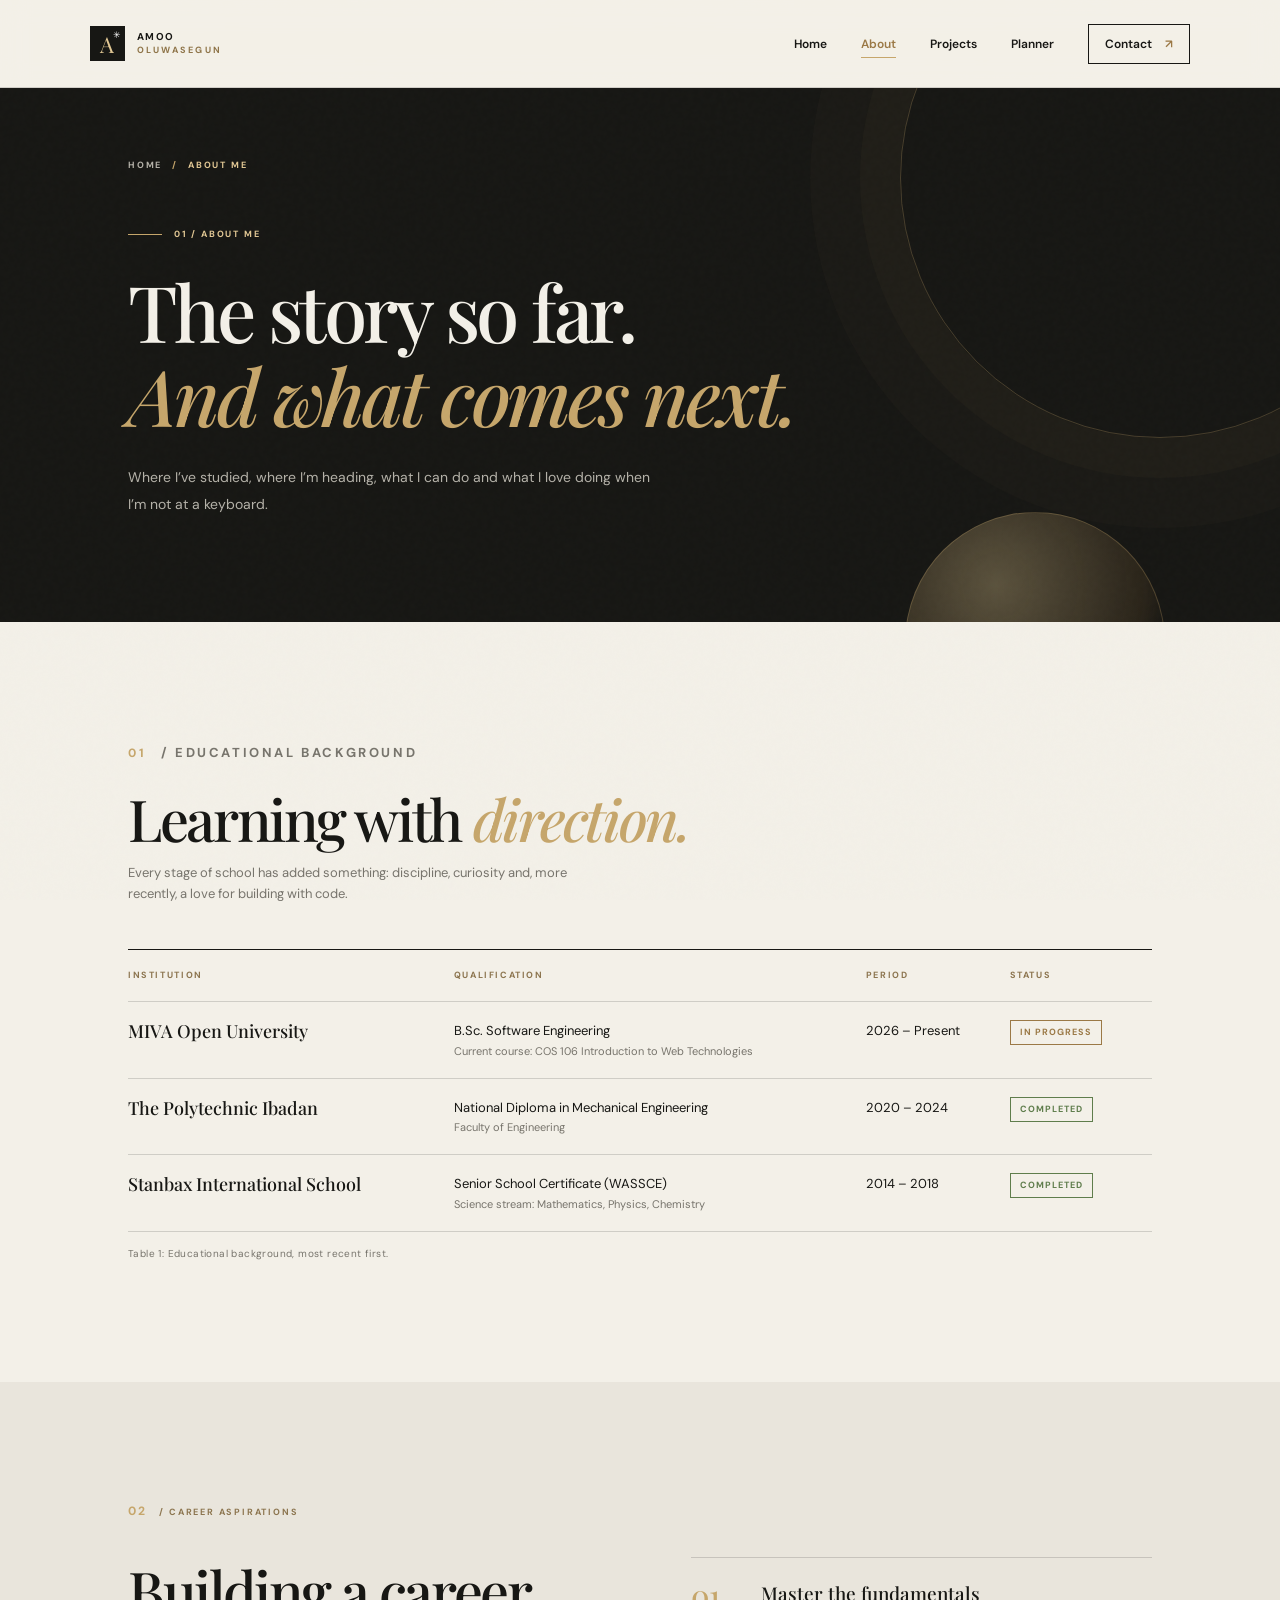
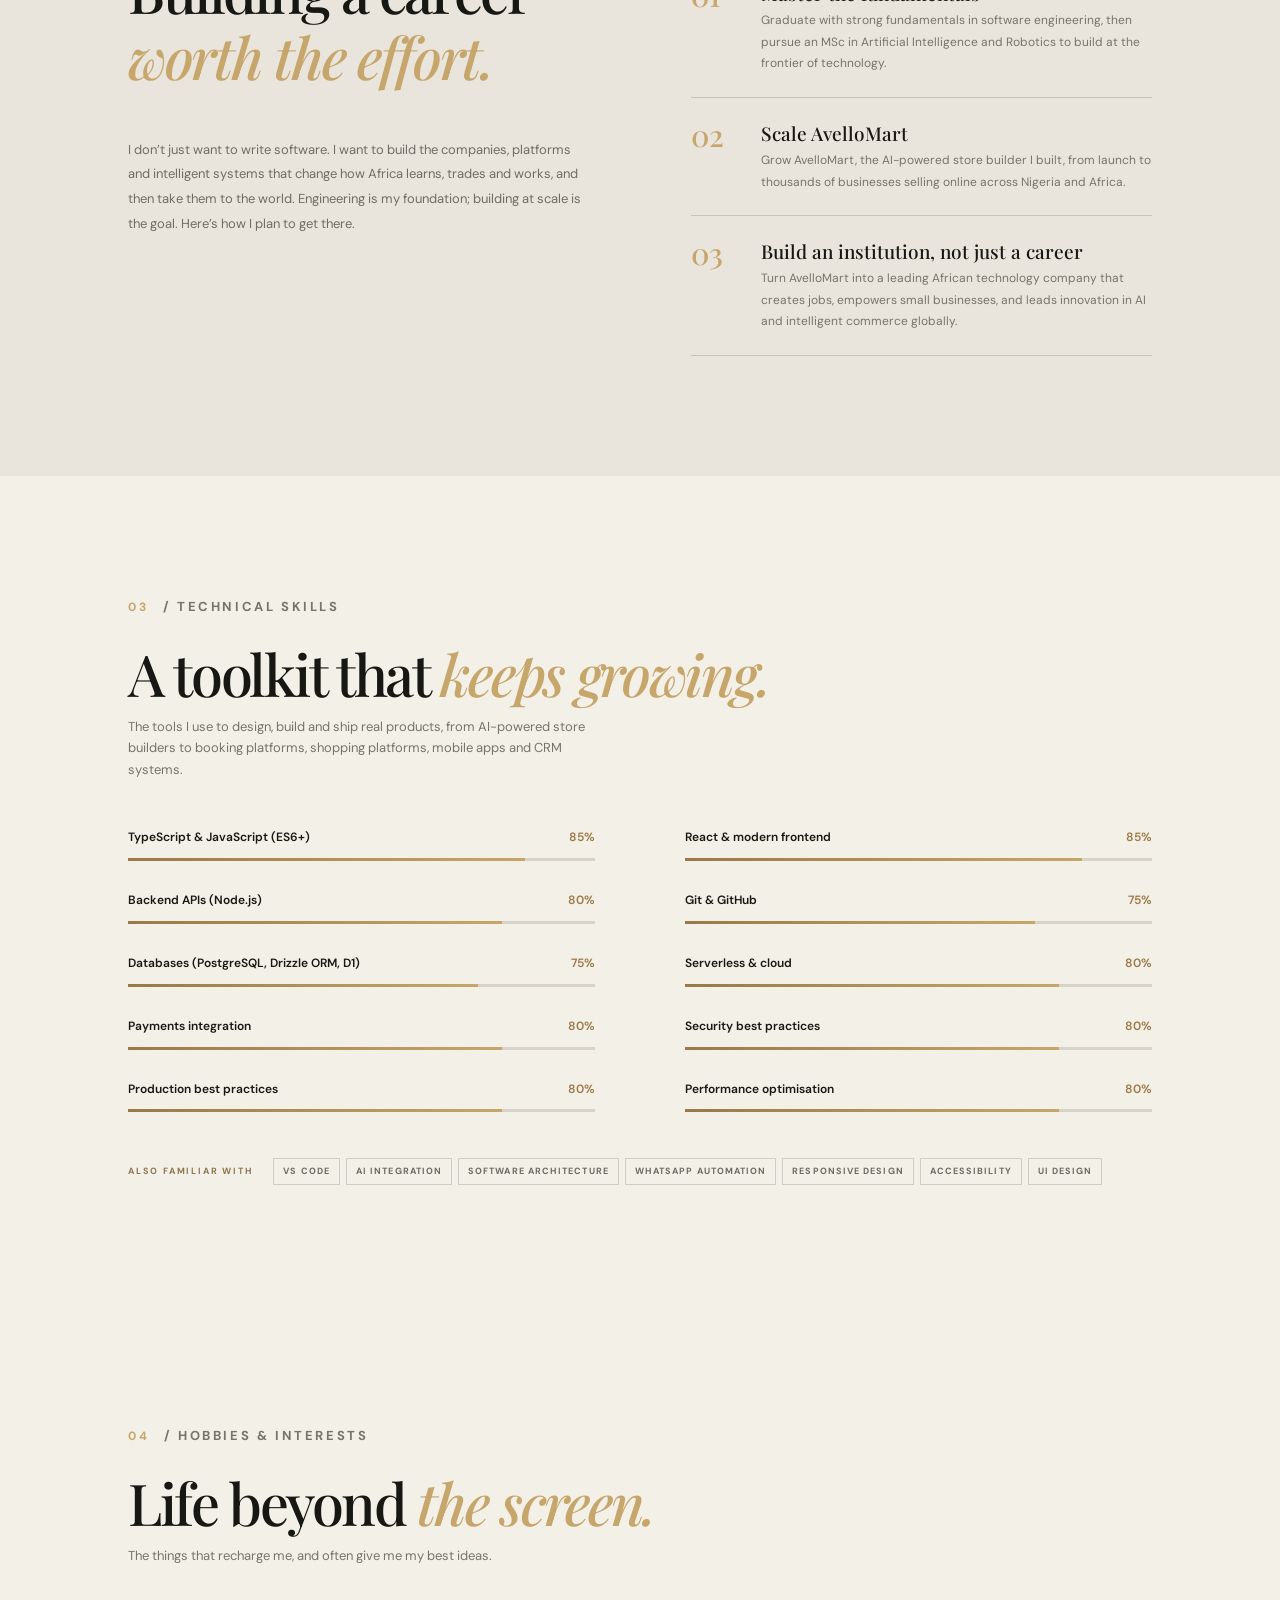
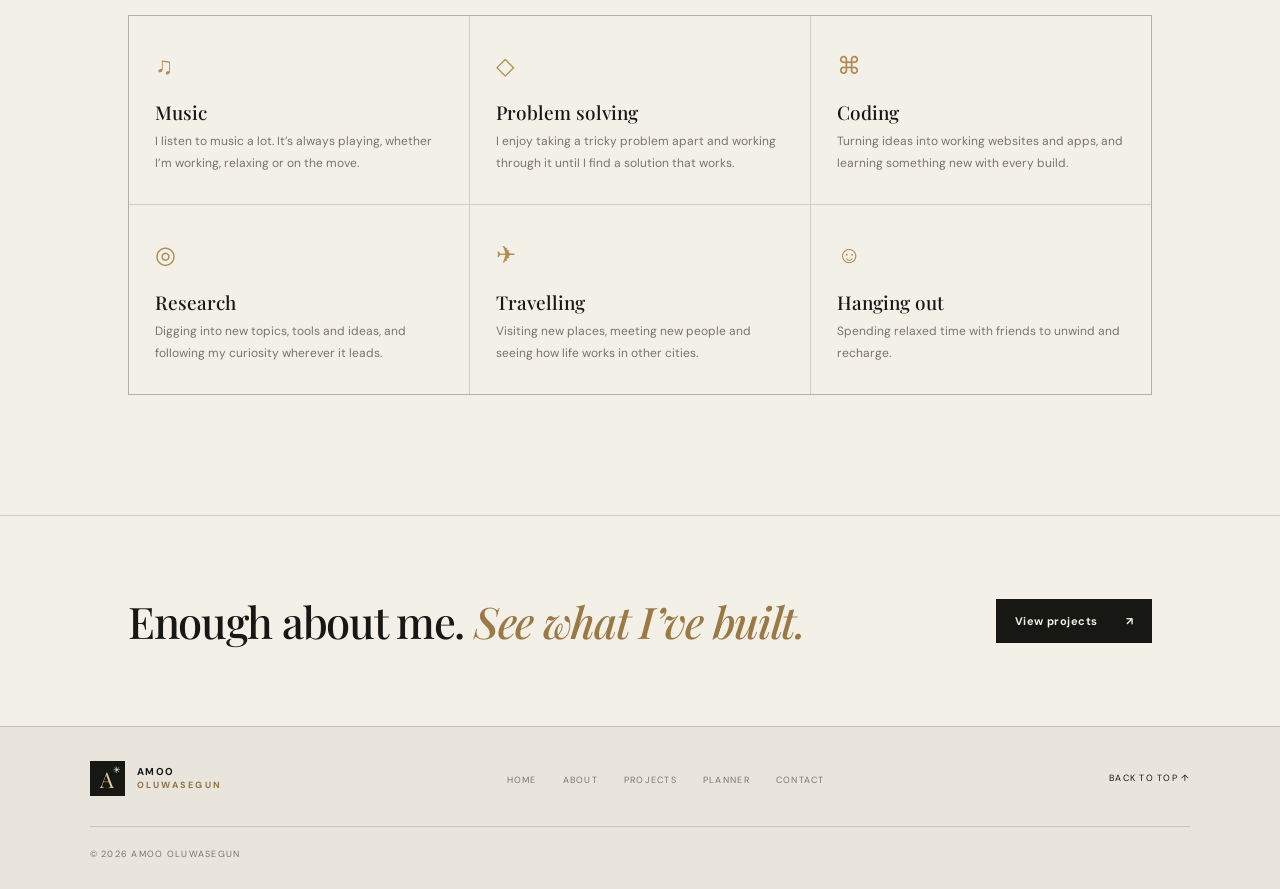
==== about.html @ 4a4f1aba "Initial commit: student portfolio and academic planner Five-page responsive portfolio for COS 106 (H" ====
<!DOCTYPE html>
<html lang="en" class="no-js">
<head>
  <meta charset="UTF-8">
  <meta name="viewport" content="width=device-width, initial-scale=1.0">
  <meta name="description" content="Education, career aspirations, technical skills and hobbies of Amoo Oluwasegun.">
  <meta name="author" content="Amoo Oluwasegun">
  <title>About Me | Amoo Oluwasegun</title>
  <link rel="icon" href="images/favicon.svg" type="image/svg+xml">
  <link rel="preconnect" href="https://fonts.googleapis.com">
  <link rel="preconnect" href="https://fonts.gstatic.com" crossorigin>
  <link href="https://fonts.googleapis.com/css2?family=DM+Sans:wght@400;500;600;700&family=Playfair+Display:ital,wght@0,500;0,600;0,700;1,500&display=swap" rel="stylesheet">
  <link rel="stylesheet" href="style.css">
</head>
<body id="top">
  <a class="skip-link" href="#main">Skip to main content</a>
  <div class="page-noise" aria-hidden="true"></div>

  <header class="site-header">
    <a class="brand" href="index.html" aria-label="Amoo Oluwasegun, home">
      <span class="brand-mark" aria-hidden="true">A<span>✳</span></span><span class="brand-name">AMOO <i>OLUWASEGUN</i></span>
    </a>
    <button class="menu-toggle" type="button" aria-label="Open navigation" aria-expanded="false" aria-controls="mainNav">
      <span></span><span></span>
    </button>
    <nav class="main-nav" id="mainNav" aria-label="Main navigation">
      <ul>
        <li><a href="index.html">Home</a></li>
        <li><a href="about.html" aria-current="page">About</a></li>
        <li><a href="projects.html">Projects</a></li>
        <li><a href="planner.html">Planner</a></li>
        <li><a href="contact.html" class="nav-contact">Contact <span aria-hidden="true">↗</span></a></li>
      </ul>
    </nav>
  </header>

  <main id="main">
    <section class="page-hero section-wrap" aria-labelledby="pageTitle">
      <nav aria-label="Breadcrumb">
        <ol class="breadcrumb">
          <li><a href="index.html">Home</a></li>
          <li aria-current="page">About me</li>
        </ol>
      </nav>
      <p class="eyebrow"><span class="eyebrow-line"></span> 01 / ABOUT ME</p>
      <h1 id="pageTitle">The story so far.<br><em>And what comes next.</em></h1>
      <p class="lead">Where I’ve studied, where I’m heading, what I can do and what I love doing when I’m not at a keyboard.</p>
    </section>

    <!-- Educational background -->
    <section class="section section-wrap" id="education" aria-labelledby="eduTitle">
      <div class="section-heading reveal">
        <p class="section-kicker"><span>01</span> / EDUCATIONAL BACKGROUND</p>
        <h2 id="eduTitle">Learning with <em>direction.</em></h2>
        <p>Every stage of school has added something: discipline, curiosity and, more recently, a love for building with code.</p>
      </div>
      <div class="table-wrap reveal">
        <table class="data-table">
          <caption>Table 1: Educational background, most recent first.</caption>
          <thead>
            <tr>
              <th scope="col">Institution</th>
              <th scope="col">Qualification</th>
              <th scope="col">Period</th>
              <th scope="col">Status</th>
            </tr>
          </thead>
          <tbody>
            <tr>
              <th scope="row">MIVA Open University</th>
              <td>B.Sc. Software Engineering<small>Current course: COS 106 Introduction to Web Technologies</small></td>
              <td>2026 – Present</td>
              <td><span class="pill pill-progress">In progress</span></td>
            </tr>
            <tr>
              <th scope="row">The Polytechnic Ibadan</th>
              <td>National Diploma in Mechanical Engineering<small>Faculty of Engineering</small></td>
              <td>2020 – 2024</td>
              <td><span class="pill pill-done">Completed</span></td>
            </tr>
            <tr>
              <th scope="row">Stanbax International School</th>
              <td>Senior School Certificate (WASSCE)<small>Science stream: Mathematics, Physics, Chemistry</small></td>
              <td>2014 – 2018</td>
              <td><span class="pill pill-done">Completed</span></td>
            </tr>
          </tbody>
        </table>
      </div>
    </section>

    <!-- Career aspirations -->
    <section class="section section-alt section-wrap" id="aspirations" aria-labelledby="careerTitle">
      <p class="section-kicker reveal"><span>02</span> / CAREER ASPIRATIONS</p>
      <div class="split">
        <div class="reveal">
          <h2 id="careerTitle">Building a career<br><em>worth the effort.</em></h2>
          <p class="body-copy">I don’t just want to write software. I want to build the companies, platforms and 
            intelligent systems that change how Africa learns, trades and works, and then take them to the world. Engineering is my foundation; building at scale is the goal. 
            Here’s how I plan to get there.</p>
        </div>
        <ol class="goal-list reveal">
          <li><strong>Master the fundamentals</strong><span>Graduate with strong fundamentals in software engineering, then pursue an 
            MSc in Artificial Intelligence and Robotics to build at the frontier of technology.</span></li>
          <li><strong>Scale AvelloMart</strong><span>Grow AvelloMart, the AI-powered store builder I built, 
            from launch to thousands of businesses selling online across Nigeria and Africa.</span></li>
          <li><strong>Build an institution, not just a career</strong><span>Turn AvelloMart into a leading African
             technology company that creates jobs,
             empowers small businesses, and leads innovation in AI and intelligent commerce globally.</span></li>
        </ol>
      </div>
    </section>

    <!-- Technical skills -->
    <section class="section section-wrap" id="skills" aria-labelledby="techTitle">
      <div class="section-heading reveal">
        <p class="section-kicker"><span>03</span> / TECHNICAL SKILLS</p>
        <h2 id="techTitle">A toolkit that <em>keeps growing.</em></h2>
        <p>The tools I use to design, build and ship real products, from AI-powered 
          store builders to booking platforms, shopping platforms, mobile apps and CRM systems.</p>
      </div>
      <ul class="meter-list reveal">
        <li>
          <div class="meter-head"><span>TypeScript &amp; JavaScript (ES6+)</span><span>85%</span></div>
          <div class="meter" role="progressbar" aria-label="TypeScript and JavaScript" aria-valuenow="85" aria-valuemin="0" aria-valuemax="100"><span style="--level: 85%"></span></div>
        </li>
        <li>
          <div class="meter-head"><span>React &amp; modern frontend</span><span>85%</span></div>
          <div class="meter" role="progressbar" aria-label="React and modern frontend" aria-valuenow="85" aria-valuemin="0" aria-valuemax="100"><span style="--level: 85%"></span></div>
        </li>
        <li>
          <div class="meter-head"><span>Backend APIs (Node.js)</span><span>80%</span></div>
          <div class="meter" role="progressbar" aria-label="Backend APIs with Node.js" aria-valuenow="80" aria-valuemin="0" aria-valuemax="100"><span style="--level: 80%"></span></div>
        </li>
        <li>
          <div class="meter-head"><span>Git &amp; GitHub</span><span>75%</span></div>
          <div class="meter" role="progressbar" aria-label="Git and GitHub" aria-valuenow="75" aria-valuemin="0" aria-valuemax="100"><span style="--level: 75%"></span></div>
        </li>
        <li>
          <div class="meter-head"><span>Databases (PostgreSQL, Drizzle ORM, D1)</span><span>75%</span></div>
          <div class="meter" role="progressbar" aria-label="Databases" aria-valuenow="75" aria-valuemin="0" aria-valuemax="100"><span style="--level: 75%"></span></div>
        </li>
        <li>
          <div class="meter-head"><span>Serverless &amp; cloud</span><span>80%</span></div>
          <div class="meter" role="progressbar" aria-label="Serverless and cloud" aria-valuenow="80" aria-valuemin="0" aria-valuemax="100"><span style="--level: 80%"></span></div>
        </li>
        <li>
          <div class="meter-head"><span>Payments integration</span><span>80%</span></div>
          <div class="meter" role="progressbar" aria-label="Payments integration" aria-valuenow="80" aria-valuemin="0" aria-valuemax="100"><span style="--level: 80%"></span></div>
        </li>
        <li>
          <div class="meter-head"><span>Security best practices</span><span>80%</span></div>
          <div class="meter" role="progressbar" aria-label="Security best practices" aria-valuenow="80" aria-valuemin="0" aria-valuemax="100"><span style="--level: 80%"></span></div>
        </li>
        <li>
          <div class="meter-head"><span>Production best practices</span><span>80%</span></div>
          <div class="meter" role="progressbar" aria-label="Production best practices" aria-valuenow="80" aria-valuemin="0" aria-valuemax="100"><span style="--level: 80%"></span></div>
        </li>
        <li>
          <div class="meter-head"><span>Performance optimisation</span><span>80%</span></div>
          <div class="meter" role="progressbar" aria-label="Performance optimisation" aria-valuenow="80" aria-valuemin="0" aria-valuemax="100"><span style="--level: 80%"></span></div>
        </li>
      </ul>
      <div class="also-list reveal">
        <p>ALSO FAMILIAR WITH</p>
        <ul class="tag-list">
          <li>VS Code</li>
          <li>AI integration</li>
          <li>Software architecture</li>
          <li>WhatsApp automation</li>
          <li>Responsive design</li>
          <li>Accessibility</li>
          <li>UI design</li>
        </ul>
      </div>
    </section>

    <!-- Hobbies and interests -->
    <section class="section section-wrap" id="hobbies" aria-labelledby="hobbyTitle">
      <div class="section-heading reveal">
        <p class="section-kicker"><span>04</span> / HOBBIES &amp; INTERESTS</p>
        <h2 id="hobbyTitle">Life beyond <em>the screen.</em></h2>
        <p>The things that recharge me, and often give me my best ideas.</p>
      </div>
      <ul class="hobby-grid reveal">
        <li><span class="hobby-icon" aria-hidden="true">♫</span><h3>Music</h3><p>I listen to music a lot. It’s always playing, whether I’m working, relaxing or on the move.</p></li>
        <li><span class="hobby-icon" aria-hidden="true">◇</span><h3>Problem solving</h3><p>I enjoy taking a tricky problem apart and working through it until I find a solution that works.</p></li>
        <li><span class="hobby-icon" aria-hidden="true">⌘</span><h3>Coding</h3><p>Turning ideas into working websites and apps, and learning something new with every build.</p></li>
        <li><span class="hobby-icon" aria-hidden="true">◎</span><h3>Research</h3><p>Digging into new topics, tools and ideas, and following my curiosity wherever it leads.</p></li>
        <li><span class="hobby-icon" aria-hidden="true">✈</span><h3>Travelling</h3><p>Visiting new places, meeting new people and seeing how life works in other cities.</p></li>
        <li><span class="hobby-icon" aria-hidden="true">☺</span><h3>Hanging out</h3><p>Spending relaxed time with friends to unwind and recharge.</p></li>
      </ul>
    </section>

    <section class="cta-band section-wrap" aria-label="See my projects">
      <h2 class="reveal">Enough about me. <em>See what I’ve built.</em></h2>
      <a class="button button-dark reveal" href="projects.html">View projects <span aria-hidden="true">↗</span></a>
    </section>
  </main>

  <footer class="site-footer">
    <a class="brand" href="index.html" aria-label="Amoo Oluwasegun, home">
      <span class="brand-mark" aria-hidden="true">A<span>✳</span></span><span class="brand-name">AMOO <i>OLUWASEGUN</i></span>
    </a>
    <nav class="footer-nav" aria-label="Footer navigation">
      <ul>
        <li><a href="index.html">Home</a></li>
        <li><a href="about.html" aria-current="page">About</a></li>
        <li><a href="projects.html">Projects</a></li>
        <li><a href="planner.html">Planner</a></li>
        <li><a href="contact.html">Contact</a></li>
      </ul>
    </nav>
    <a href="#top" class="back-top">Back to top ↑</a>
    <div class="footer-bottom">
      <small>© <span id="year">2026</span> Amoo Oluwasegun</small>
    </div>
  </footer>
  <script src="js/main.js"></script>
</body>
</html>
---- style.css ----
/* ---------- 1. Design tokens ---------- */
:root {
  --ink: #171714;
  --ink-soft: #22221e;
  --paper: #f3f0e8;
  --paper-deep: #e9e5dc;
  --paper-dim: #d8d3c8;
  --gold: #c6a66b;
  --gold-light: #e2c894;
  --gold-deep: #9b7946;
  --muted: #77746c;
  --muted-dark: #b5b2a9;
  --line: rgba(23, 23, 20, 0.16);
  --line-dark: rgba(243, 240, 232, 0.14);
  --success: #5f7d4c;
  --danger: #a3473a;
  --serif: "Playfair Display", Georgia, serif;
  --sans: "DM Sans", Arial, sans-serif;
  --header-h: 88px;
  --ease: cubic-bezier(0.22, 0.61, 0.36, 1);
}

/* ---------- 2. Base & accessibility ---------- */
*,
*::before,
*::after {
  box-sizing: border-box;
}

html {
  scroll-behavior: smooth;
  scroll-padding-top: 100px;
}

body {
  margin: 0;
  background: var(--paper);
  color: var(--ink);
  font-family: var(--sans);
  font-size: 15px;
  line-height: 1.65;
  -webkit-font-smoothing: antialiased;
}

img,
video {
  max-width: 100%;
  height: auto;
  display: block;
}

h1,
h2,
h3,
p {
  margin-top: 0;
}

:focus-visible {
  outline: 2px solid var(--gold);
  outline-offset: 3px;
}

.skip-link {
  position: absolute;
  left: 16px;
  top: -60px;
  z-index: 100;
  background: var(--gold);
  color: var(--ink);
  padding: 10px 16px;
  font-weight: 700;
  font-size: 12px;
  text-decoration: none;
  transition: top 0.2s;
}

.skip-link:focus {
  top: 12px;
}

.visually-hidden {
  position: absolute !important;
  width: 1px;
  height: 1px;
  overflow: hidden;
  clip: rect(0 0 0 0);
  white-space: nowrap;
}

/* Subtle paper grain over the whole page */
.page-noise {
  position: fixed;
  inset: 0;
  pointer-events: none;
  z-index: 10;
  opacity: 0.12;
  background-image: url("data:image/svg+xml,%3Csvg viewBox='0 0 180 180' xmlns='http://www.w3.org/2000/svg'%3E%3Cfilter id='n'%3E%3CfeTurbulence type='fractalNoise' baseFrequency='.9' numOctaves='3' stitchTiles='stitch'/%3E%3C/filter%3E%3Crect width='100%25' height='100%25' filter='url(%23n)' opacity='.14'/%3E%3C/svg%3E");
}

/* ---------- 3. Header & navigation ---------- */
.site-header {
  height: var(--header-h);
  padding: 0 7vw;
  display: flex;
  align-items: center;
  justify-content: space-between;
  border-bottom: 1px solid var(--line);
  position: sticky;
  top: 0;
  background: rgba(243, 240, 232, 0.92);
  backdrop-filter: blur(14px);
  -webkit-backdrop-filter: blur(14px);
  z-index: 20;
  transition: box-shadow 0.3s;
}

.site-header.scrolled {
  box-shadow: 0 8px 30px rgba(23, 23, 20, 0.07);
}

.brand {
  display: flex;
  align-items: center;
  gap: 12px;
  text-decoration: none;
  color: var(--ink);
}

.brand-mark {
  width: 35px;
  height: 35px;
  background: var(--ink);
  color: var(--gold-light);
  display: grid;
  place-items: center;
  font-family: var(--serif);
  font-size: 22px;
  position: relative;
  transition: transform 0.4s var(--ease);
}

.brand:hover .brand-mark {
  transform: rotate(-8deg);
}

.brand-mark span {
  font-family: var(--sans);
  font-size: 9px;
  position: absolute;
  right: 4px;
  top: 2px;
  color: #fff;
}

.brand-name {
  font-size: 10px;
  letter-spacing: 0.16em;
  font-weight: 700;
  line-height: 1.5;
}

.brand-name i {
  display: block;
  font-style: normal;
  color: #8e7448;
  font-size: 9px;
  letter-spacing: 0.25em;
}

.main-nav ul {
  display: flex;
  align-items: center;
  gap: 34px;
  list-style: none;
  margin: 0;
  padding: 0;
}

.main-nav a {
  position: relative;
  color: var(--ink);
  text-decoration: none;
  font-size: 12px;
  font-weight: 600;
  padding: 6px 0;
  transition: color 0.2s;
}

/* Animated underline on hover / current page */
.main-nav a:not(.nav-contact)::after {
  content: "";
  position: absolute;
  left: 0;
  right: 0;
  bottom: 0;
  height: 1px;
  background: var(--gold);
  transform: scaleX(0);
  transform-origin: right;
  transition: transform 0.35s var(--ease);
}

.main-nav a:hover::after,
.main-nav a[aria-current="page"]::after {
  transform: scaleX(1);
  transform-origin: left;
}

.main-nav a:hover,
.main-nav a[aria-current="page"] {
  color: var(--gold-deep);
}

.main-nav .nav-contact {
  border: 1px solid var(--ink);
  padding: 11px 16px;
  transition: background 0.25s, color 0.25s;
}

.main-nav .nav-contact:hover,
.main-nav .nav-contact[aria-current="page"] {
  background: var(--ink);
  color: var(--paper);
}

.nav-contact span {
  color: var(--gold-deep);
  margin-left: 10px;
}

.menu-toggle {
  display: none;
  background: none;
  border: 0;
  cursor: pointer;
}

/* ---------- 4. Buttons & links ---------- */
.button {
  display: inline-flex;
  align-items: center;
  justify-content: center;
  gap: 28px;
  text-decoration: none;
  border: 0;
  padding: 15px 19px;
  font: 700 11px var(--sans);
  letter-spacing: 0.04em;
  cursor: pointer;
  transition: transform 0.2s, background 0.2s, color 0.2s;
}

.button:hover {
  transform: translateY(-3px);
}

.button span {
  transition: transform 0.25s var(--ease);
}

.button:hover span {
  transform: translate(3px, -3px);
}

.button-gold {
  background: var(--gold);
  color: var(--ink);
}

.button-gold:hover {
  background: var(--gold-light);
}

.button-dark {
  background: var(--ink);
  color: var(--paper);
}

.button-dark:hover {
  background: var(--ink-soft);
}

.button-ghost {
  background: transparent;
  color: var(--ink);
  border: 1px solid var(--line);
}

.button-ghost:hover {
  border-color: var(--ink);
}

.text-link {
  color: #e8e4da;
  text-decoration: none;
  font-size: 12px;
  font-weight: 600;
  transition: color 0.2s;
}

.text-link:hover {
  color: var(--gold-light);
}

.text-link span {
  margin-left: 8px;
  color: var(--gold);
}

.underlined-link,
.project-link {
  display: inline-block;
  color: var(--ink);
  text-decoration: none;
  font-size: 11px;
  font-weight: 700;
  border-bottom: 1px solid var(--gold);
  padding-bottom: 7px;
  transition: color 0.2s, border-color 0.2s;
}

.underlined-link {
  margin-top: 20px;
  font-size: 12px;
  font-weight: 600;
}

.underlined-link:hover,
.project-link:hover {
  color: var(--gold-deep);
  border-color: var(--ink);
}

.underlined-link span,
.project-link span {
  margin-left: 14px;
  color: #a17e49;
}

/* ---------- 5. Home hero ---------- */
.section-wrap {
  padding-left: 10vw;
  padding-right: 10vw;
}

.hero {
  min-height: 690px;
  background: var(--ink);
  color: var(--paper);
  padding-top: 104px;
  padding-bottom: 36px;
  position: relative;
  overflow: hidden;
  display: grid;
  grid-template-columns: 1.1fr 0.9fr;
  align-items: center;
  column-gap: 5vw;
}

.eyebrow,
.section-kicker,
.project-meta {
  font-size: 9px;
  letter-spacing: 0.2em;
  font-weight: 700;
}

.eyebrow {
  color: var(--gold-light);
  display: flex;
  align-items: center;
  gap: 12px;
}

.eyebrow-line {
  width: 34px;
  height: 1px;
  background: var(--gold);
}

h1 {
  font-family: var(--serif);
  font-size: clamp(48px, 6.1vw, 84px);
  font-weight: 500;
  line-height: 1.08;
  letter-spacing: -0.045em;
  margin: 27px 0;
}

h1 em,
h2 em {
  color: var(--gold);
  font-weight: 500;
}

.hero-description {
  max-width: 460px;
  color: var(--muted-dark);
  font-size: 14px;
  line-height: 1.9;
}

.hero-description strong {
  color: #fff;
}

.hero-actions {
  display: flex;
  align-items: center;
  flex-wrap: wrap;
  gap: 28px;
  margin-top: 34px;
}

.hero-footnote {
  font-size: 8px;
  letter-spacing: 0.16em;
  color: #aaa79e;
  margin-top: 65px;
}

.status-dot {
  display: inline-block;
  width: 6px;
  height: 6px;
  border-radius: 50%;
  background: #9fb28b;
  margin-right: 9px;
  box-shadow: 0 0 0 4px rgba(159, 178, 139, 0.12);
  animation: pulse 2.4s ease-in-out infinite;
}

.hero-art {
  height: 460px;
  position: relative;
  display: grid;
  place-items: center;
}

.art-orbit {
  position: absolute;
  border: 1px solid #c6a66b65;
  border-radius: 50%;
}

.orbit-one {
  width: 115%;
  height: 55%;
  animation: orbit-a 38s linear infinite;
}

.orbit-two {
  width: 95%;
  height: 76%;
  animation: orbit-b 52s linear infinite;
}

/* Student photograph inside the gold disc */
.hero-portrait {
  position: relative;
  width: min(28vw, 320px);
  aspect-ratio: 1;
  margin: 0;
  padding: 12px;
  border-radius: 50%;
  background: radial-gradient(circle at 35% 28%, #e4ca91 0, #b28c4d 26%, #72552f 56%, #2b2924 78%);
  box-shadow: inset -22px -25px 45px #090909, 0 30px 80px #0008;
}

.hero-portrait::after {
  content: "";
  position: absolute;
  inset: -16px;
  border: 1px solid #e5c88b55;
  border-radius: 50%;
}

.hero-portrait img {
  width: 100%;
  height: 100%;
  object-fit: cover;
  border-radius: 50%;
  filter: grayscale(0.1) contrast(1.04);
  transition: transform 0.8s var(--ease), filter 0.6s;
}

.hero-portrait:hover img {
  transform: scale(1.03);
  filter: none;
}

.portrait-badge {
  position: absolute;
  right: 4%;
  bottom: 8%;
  width: 62px;
  height: 62px;
  display: flex;
  align-items: center;
  justify-content: center;
  background: var(--ink);
  border: 1px solid var(--gold);
  color: var(--gold-light);
  font: 500 30px var(--serif);
  z-index: 2;
}

.portrait-badge span {
  color: var(--paper);
}

.art-caption {
  position: absolute;
  bottom: 4px;
  left: 0;
  right: 0;
  display: flex;
  justify-content: space-between;
  font-size: 8px;
  letter-spacing: 0.18em;
  color: #a9a59b;
}

.art-caption strong {
  color: var(--gold-light);
  font-weight: 700;
}

.art-side-label {
  position: absolute;
  right: -35px;
  top: 50%;
  writing-mode: vertical-rl;
  font-size: 8px;
  letter-spacing: 0.2em;
  color: var(--gold);
}

.hero-bottom {
  grid-column: 1 / -1;
  display: flex;
  align-items: center;
  gap: 14px;
  margin-top: 55px;
  font-size: 8px;
  letter-spacing: 0.18em;
  color: #8e8b82;
}

.scroll-line {
  height: 1px;
  width: 55px;
  background: var(--gold);
  transform-origin: left;
  animation: grow 2.6s var(--ease) infinite;
}

.hero-bottom span:last-child {
  margin-left: auto;
}

/* ---------- 6. Inner-page hero & breadcrumb ---------- */
.page-hero {
  background: var(--ink);
  color: var(--paper);
  padding-top: 70px;
  padding-bottom: 90px;
  position: relative;
  overflow: hidden;
}

.page-hero::before,
.page-hero::after {
  content: "";
  position: absolute;
  border-radius: 50%;
  border: 1px solid #c6a66b45;
  pointer-events: none;
}

.page-hero::before {
  width: 520px;
  height: 520px;
  right: -140px;
  top: -170px;
  box-shadow: 0 0 0 40px #c6a66b08, 0 0 0 90px #c6a66b05;
}

.page-hero::after {
  width: 260px;
  height: 260px;
  right: 9vw;
  bottom: -150px;
  background: radial-gradient(circle at 35% 28%, #e4ca9155 0, #72552f33 60%, transparent 70%);
}

.page-hero h1 {
  max-width: 840px;
  position: relative;
}

.page-hero .lead {
  max-width: 540px;
  color: var(--muted-dark);
  font-size: 14px;
  line-height: 1.9;
  position: relative;
}

.breadcrumb {
  list-style: none;
  display: flex;
  gap: 10px;
  padding: 0;
  margin: 0 0 54px;
  font-size: 9px;
  letter-spacing: 0.2em;
  font-weight: 700;
  text-transform: uppercase;
  color: #8e8b82;
}

.breadcrumb li + li::before {
  content: "/";
  margin-right: 10px;
  color: var(--gold);
}

.breadcrumb a {
  color: var(--muted-dark);
  text-decoration: none;
}

.breadcrumb a:hover {
  color: var(--gold-light);
}

.breadcrumb [aria-current="page"] {
  color: var(--gold-light);
}

/* ---------- 7. Shared section patterns ---------- */
.section {
  padding-top: 120px;
  padding-bottom: 120px;
}

.section-alt {
  background: var(--paper-deep);
}

.section-kicker {
  color: #8c754f;
}

.section-kicker span {
  color: var(--gold);
  font-size: 12px;
  margin-right: 9px;
}

.section-heading {
  max-width: 680px;
}

.section-heading h2 {
  margin: 22px 0 10px;
}

.intro h2,
.section-heading h2,
.contact h2,
.split h2 {
  font: 500 clamp(38px, 4.5vw, 60px) / 1.15 var(--serif);
  letter-spacing: -0.04em;
}

.section-heading > p,
.work-heading > p {
  font-size: 13px;
  color: var(--muted);
  max-width: 460px;
}

.work-heading {
  display: flex;
  justify-content: space-between;
  align-items: end;
  max-width: none;
  gap: 40px;
}

.work-heading > p {
  max-width: 330px;
  margin-bottom: 15px;
}

.body-copy {
  color: #6f6d66;
  font-size: 13px;
  line-height: 1.9;
}

.large-copy {
  font: 500 20px / 1.5 var(--serif);
}

.split {
  display: grid;
  grid-template-columns: 1fr 1fr;
  gap: 8vw;
  margin-top: 35px;
}

/* ---------- 8. Home: intro, skills, featured work ---------- */
.intro {
  padding-top: 130px;
  padding-bottom: 115px;
}

.intro-text {
  max-width: 500px;
}

.stat-row {
  display: grid;
  grid-template-columns: repeat(3, 1fr);
  border-top: 1px solid var(--line);
  margin-top: 80px;
  padding-top: 28px;
}

.stat-row div {
  display: flex;
  flex-direction: column;
  gap: 5px;
}

.stat-row strong {
  font: 500 34px var(--serif);
}

.stat-row span {
  font-size: 8px;
  letter-spacing: 0.17em;
  color: #88857c;
}

.skill-grid {
  display: grid;
  grid-template-columns: repeat(4, 1fr);
  gap: 12px;
  margin-top: 48px;
}

.skill-card {
  min-height: 270px;
  background: var(--paper);
  padding: 24px 21px;
  position: relative;
  border: 1px solid #ded9cf;
  color: inherit;
  text-decoration: none;
  display: block;
  transition: transform 0.25s, box-shadow 0.25s, border-color 0.25s;
}

.skill-card:hover {
  transform: translateY(-7px);
  box-shadow: 0 15px 35px #26201612;
  border-color: var(--gold);
}

.card-index {
  font-size: 8px;
  letter-spacing: 0.15em;
  color: #a18a65;
}

.skill-icon {
  font-size: 27px;
  color: #b18b51;
  margin: 30px 0 17px;
  transition: transform 0.4s var(--ease);
}

.skill-card:hover .skill-icon {
  transform: rotate(-12deg) scale(1.1);
}

.skill-card h3 {
  font: 500 20px var(--serif);
  margin-bottom: 9px;
}

.skill-card p {
  font-size: 11px;
  color: var(--muted);
  line-height: 1.8;
}

.card-arrow {
  position: absolute;
  right: 20px;
  bottom: 18px;
  color: #aa8957;
  transition: transform 0.25s var(--ease);
}

.skill-card:hover .card-arrow {
  transform: translate(3px, -3px);
}

/* ---------- 9. Projects page ---------- */
.project-list {
  margin-top: 45px;
}

.project {
  display: grid;
  grid-template-columns: 1.1fr 0.9fr;
  gap: 7vw;
  padding: 35px 0;
  border-top: 1px solid var(--line);
  align-items: center;
}

.project:last-child {
  border-bottom: 1px solid var(--line);
}

.project[hidden] {
  display: none;
}

.project-shot {
  margin: 0;
  position: relative;
  overflow: hidden;
  background: #20201d;
}

.project-shot img {
  width: 100%;
  aspect-ratio: 16 / 10;
  object-fit: cover;
  transition: transform 0.9s var(--ease);
}

.project:hover .project-shot img {
  transform: scale(1.035);
}

.project-shot figcaption {
  position: absolute;
  top: 18px;
  left: 20px;
  font-size: 8px;
  letter-spacing: 0.2em;
  font-weight: 700;
  color: var(--paper);
  background: rgba(23, 23, 20, 0.72);
  padding: 6px 10px;
}

.project-info {
  max-width: 400px;
}

.project-meta {
  color: #9a7d50;
}

.project-info h3 {
  font: 500 29px / 1.2 var(--serif);
  margin: 17px 0 12px;
}

.project-info p {
  font-size: 12px;
  color: var(--muted);
  line-height: 1.9;
}

.tag-list {
  list-style: none;
  display: flex;
  flex-wrap: wrap;
  gap: 6px;
  padding: 0;
  margin: 0 0 18px;
}

.tag-list li {
  font-size: 9px;
  letter-spacing: 0.12em;
  font-weight: 700;
  text-transform: uppercase;
  border: 1px solid var(--line);
  padding: 5px 9px;
  color: #6c6a63;
}

.project-links {
  display: flex;
  flex-wrap: wrap;
  gap: 26px;
}

.filter-bar {
  display: flex;
  flex-wrap: wrap;
  align-items: center;
  gap: 8px;
  margin-top: 40px;
}

.filter-btn {
  font: 700 10px var(--sans);
  letter-spacing: 0.14em;
  text-transform: uppercase;
  background: transparent;
  border: 1px solid var(--line);
  color: var(--ink);
  padding: 10px 16px;
  cursor: pointer;
  transition: background 0.2s, color 0.2s, border-color 0.2s;
}

.filter-btn:hover {
  border-color: var(--ink);
}

.filter-btn.active {
  background: var(--ink);
  color: var(--paper);
  border-color: var(--ink);
}

.filter-count {
  margin-left: auto;
  font-size: 10px;
  letter-spacing: 0.12em;
  color: var(--muted);
}

/* Data tables (education, project summary) */
.table-wrap {
  margin-top: 45px;
  overflow-x: auto;
  border-top: 1px solid var(--ink);
}

.data-table {
  width: 100%;
  border-collapse: collapse;
  font-size: 13px;
  min-width: 620px;
}

.data-table caption {
  caption-side: bottom;
  text-align: left;
  font-size: 10px;
  color: var(--muted);
  padding-top: 14px;
  letter-spacing: 0.04em;
}

.data-table th,
.data-table td {
  text-align: left;
  padding: 18px 16px 18px 0;
  border-bottom: 1px solid var(--line);
  vertical-align: top;
}

.data-table thead th {
  font-size: 9px;
  letter-spacing: 0.18em;
  text-transform: uppercase;
  color: #8c754f;
  font-weight: 700;
}

.data-table tbody th {
  font: 500 18px / 1.3 var(--serif);
}

.data-table tbody tr {
  transition: background 0.2s;
}

.data-table tbody tr:hover {
  background: rgba(198, 166, 107, 0.09);
}

.data-table td small {
  display: block;
  color: var(--muted);
  font-size: 11px;
}

.pill {
  display: inline-block;
  font-size: 9px;
  letter-spacing: 0.12em;
  font-weight: 700;
  text-transform: uppercase;
  padding: 4px 9px;
  border: 1px solid currentColor;
  white-space: nowrap;
}

.pill-progress {
  color: var(--gold-deep);
}

.pill-done {
  color: var(--success);
}

/* ---------- 10. About page ---------- */
.goal-list {
  list-style: none;
  counter-reset: goal;
  padding: 0;
  margin: 0;
}

.goal-list li {
  counter-increment: goal;
  display: grid;
  grid-template-columns: 54px 1fr;
  gap: 4px 16px;
  padding: 22px 0;
  border-top: 1px solid var(--line);
}

.goal-list li:last-child {
  border-bottom: 1px solid var(--line);
}

.goal-list li::before {
  content: "0" counter(goal);
  grid-row: span 2;
  font: 500 30px / 1 var(--serif);
  color: var(--gold);
}

.goal-list strong {
  font: 500 19px var(--serif);
}

.goal-list span {
  font-size: 12px;
  color: var(--muted);
  line-height: 1.8;
}

.meter-list {
  list-style: none;
  padding: 0;
  margin: 48px 0 0;
  display: grid;
  grid-template-columns: 1fr 1fr;
  gap: 30px 7vw;
}

.meter-head {
  display: flex;
  justify-content: space-between;
  font-size: 12px;
  font-weight: 600;
  margin-bottom: 10px;
}

.meter-head span:last-child {
  color: var(--gold-deep);
  font-variant-numeric: tabular-nums;
}

.meter {
  height: 3px;
  background: var(--paper-dim);
  overflow: hidden;
}

.meter span {
  display: block;
  height: 100%;
  width: var(--level);
  background: linear-gradient(90deg, var(--gold-deep), var(--gold));
  transform: scaleX(0);
  transform-origin: left;
  transition: transform 1.4s var(--ease) 0.2s;
}

.visible .meter span {
  transform: scaleX(1);
}

.also-list {
  margin-top: 46px;
  display: flex;
  flex-wrap: wrap;
  align-items: center;
  gap: 8px;
}

.also-list p {
  margin: 0 12px 0 0;
  font-size: 9px;
  letter-spacing: 0.2em;
  font-weight: 700;
  color: #8c754f;
}

.also-list .tag-list {
  margin: 0;
}

.media-grid {
  display: grid;
  grid-template-columns: 1.3fr 0.7fr;
  gap: 6vw;
  align-items: center;
  margin-top: 45px;
}

.video-frame {
  margin: 0;
  background: var(--ink);
  padding: 14px;
  box-shadow: 18px 20px 0 var(--gold);
}

.video-frame video {
  width: 100%;
  aspect-ratio: 16 / 9;
  background: #000;
  object-fit: cover;
}

.media-title {
  font: 500 clamp(34px, 3.6vw, 48px) / 1.15 var(--serif);
  letter-spacing: -0.03em;
  margin: 22px 0 14px;
}

.video-frame figcaption {
  font-size: 9px;
  letter-spacing: 0.16em;
  color: #a5a196;
  padding-top: 12px;
}

.hobby-grid {
  list-style: none;
  padding: 0;
  margin: 48px 0 0;
  display: grid;
  grid-template-columns: repeat(3, 1fr);
  gap: 1px;
  background: var(--line);
  border: 1px solid var(--line);
}

.hobby-grid li {
  background: var(--paper);
  padding: 30px 26px;
  transition: background 0.3s;
}

.hobby-grid li:hover {
  background: #fbf9f4;
}

.hobby-icon {
  font-size: 24px;
  color: #b18b51;
  display: inline-block;
  transition: transform 0.4s var(--ease);
}

.hobby-grid li:hover .hobby-icon {
  transform: translateY(-4px) rotate(-8deg);
}

.hobby-grid h3 {
  font: 500 19px var(--serif);
  margin: 14px 0 6px;
}

.hobby-grid p {
  font-size: 12px;
  color: var(--muted);
  margin: 0;
  line-height: 1.8;
}

/* ---------- 11. Academic planner ---------- */
.planner-grid {
  display: grid;
  grid-template-columns: 0.42fr 0.58fr;
  gap: 5vw;
  align-items: start;
}

.planner-side {
  position: sticky;
  top: calc(var(--header-h) + 24px);
  display: grid;
  gap: 18px;
}

.panel {
  background: var(--paper-deep);
  border: 1px solid #ded9cf;
  padding: 28px;
}

.panel-dark {
  background: var(--ink);
  color: var(--paper);
  border-color: var(--ink);
}

.panel h2 {
  font: 500 26px / 1.2 var(--serif);
  margin-bottom: 6px;
}

.panel > p {
  font-size: 12px;
  color: var(--muted);
}

.field {
  display: flex;
  flex-direction: column;
  margin-bottom: 18px;
}

.field label {
  font-size: 10px;
  font-weight: 700;
  margin-bottom: 7px;
  letter-spacing: 0.04em;
}

.field label .optional {
  color: var(--muted);
  font-weight: 500;
}

.field input,
.field select,
.field textarea {
  font: 13px var(--sans);
  background: transparent;
  border: 0;
  border-bottom: 1px solid #c9c3b7;
  padding: 11px 0;
  outline: none;
  color: var(--ink);
  border-radius: 0;
  transition: border-color 0.2s;
}

.field select {
  appearance: none;
  -webkit-appearance: none;
  cursor: pointer;
  background-image: url("data:image/svg+xml,%3Csvg xmlns='http://www.w3.org/2000/svg' width='10' height='6' viewBox='0 0 10 6'%3E%3Cpath d='M1 1l4 4 4-4' fill='none' stroke='%239b7946' stroke-width='1.4'/%3E%3C/svg%3E");
  background-repeat: no-repeat;
  background-position: right 2px center;
}

.field textarea {
  resize: vertical;
  min-height: 110px;
}

.field input:focus,
.field select:focus,
.field textarea:focus {
  border-color: var(--gold-deep);
}

.field input::placeholder,
.field textarea::placeholder {
  color: #aaa69d;
}

.field-row {
  display: grid;
  grid-template-columns: 1fr 1fr;
  gap: 18px;
}

.field.has-error input,
.field.has-error textarea {
  border-color: var(--danger);
}

.field.is-valid input,
.field.is-valid textarea {
  border-color: var(--success);
}

.error-message {
  font-size: 11px;
  color: var(--danger);
  min-height: 0;
  margin-top: 6px;
}

.error-message:empty {
  display: none;
}

.panel .button {
  width: 100%;
  justify-content: space-between;
}

.stat-grid {
  display: grid;
  grid-template-columns: repeat(3, 1fr);
  gap: 10px;
  margin: 18px 0 22px;
}

.stat-grid div {
  border-top: 1px solid var(--line-dark);
  padding-top: 10px;
}

.stat-grid strong {
  display: block;
  font: 500 32px / 1.1 var(--serif);
  color: var(--gold-light);
  font-variant-numeric: tabular-nums;
}

.stat-grid span {
  font-size: 8px;
  letter-spacing: 0.17em;
  color: #a5a196;
}

.progress-label {
  display: flex;
  justify-content: space-between;
  font-size: 10px;
  letter-spacing: 0.12em;
  color: #a5a196;
  margin-bottom: 8px;
}

.progress-label strong {
  color: var(--paper);
}

.progress-track {
  height: 4px;
  background: #34332d;
  overflow: hidden;
}

.progress-fill {
  height: 100%;
  width: 0;
  background: linear-gradient(90deg, var(--gold-deep), var(--gold-light));
  transition: width 0.6s var(--ease);
}

.progress-message {
  margin: 14px 0 0;
  font: italic 500 15px var(--serif);
  color: var(--paper-dim);
}

.task-toolbar {
  display: flex;
  flex-wrap: wrap;
  align-items: center;
  justify-content: space-between;
  gap: 14px;
  padding-bottom: 18px;
  border-bottom: 1px solid var(--ink);
}

.task-toolbar h2 {
  font: 500 32px / 1.2 var(--serif);
  margin: 0;
}

.task-filters {
  display: flex;
  gap: 6px;
}

.task-filters .filter-btn {
  padding: 8px 12px;
}

.task-list {
  list-style: none;
  padding: 0;
  margin: 0;
}

.task {
  display: grid;
  grid-template-columns: auto 1fr auto;
  gap: 16px;
  align-items: center;
  padding: 18px 4px;
  border-bottom: 1px solid var(--line);
  animation: task-in 0.45s var(--ease);
  transition: opacity 0.3s, transform 0.3s, background 0.2s;
}

.task:hover {
  background: rgba(198, 166, 107, 0.06);
}

.task.removing {
  opacity: 0;
  transform: translateX(30px);
}

.task-check {
  position: relative;
  width: 24px;
  height: 24px;
}

.task-check input {
  position: absolute;
  inset: 0;
  opacity: 0;
  margin: 0;
  cursor: pointer;
}

.task-check span {
  display: grid;
  place-items: center;
  width: 24px;
  height: 24px;
  border: 1px solid #b9b2a4;
  border-radius: 50%;
  pointer-events: none;
  transition: background 0.25s, border-color 0.25s;
}

.task-check span::after {
  content: "";
  width: 9px;
  height: 5px;
  border-left: 1.5px solid var(--ink);
  border-bottom: 1.5px solid var(--ink);
  transform: rotate(-45deg) scale(0);
  margin-top: -2px;
  transition: transform 0.25s var(--ease);
}

.task-check input:checked + span {
  background: var(--gold);
  border-color: var(--gold);
}

.task-check input:checked + span::after {
  transform: rotate(-45deg) scale(1);
}

.task-check input:focus-visible + span {
  outline: 2px solid var(--gold);
  outline-offset: 3px;
}

.task-title {
  font: 500 17px / 1.35 var(--serif);
  margin: 0 0 4px;
  overflow-wrap: anywhere;
  position: relative;
  display: inline;
  background-image: linear-gradient(var(--muted), var(--muted));
  background-repeat: no-repeat;
  background-position: 0 55%;
  background-size: 0 1px;
  transition: background-size 0.35s var(--ease), color 0.3s;
}

.task.completed .task-title {
  color: var(--muted);
  background-size: 100% 1px;
}

.task-meta {
  display: flex;
  flex-wrap: wrap;
  align-items: center;
  gap: 6px 14px;
  font-size: 10px;
  letter-spacing: 0.08em;
  color: var(--muted);
  margin-top: 6px;
}

.task-meta .overdue {
  color: var(--danger);
  font-weight: 700;
}

.task-meta .due-soon {
  color: var(--gold-deep);
  font-weight: 700;
}

.priority {
  font-size: 8px;
  letter-spacing: 0.16em;
  font-weight: 700;
  text-transform: uppercase;
  padding: 3px 7px;
}

.priority-high {
  background: var(--ink);
  color: var(--gold-light);
}

.priority-medium {
  background: #e3d6bb;
  color: #6b5330;
}

.priority-low {
  border: 1px solid var(--line);
  color: var(--muted);
}

.task-delete {
  width: 34px;
  height: 34px;
  border: 1px solid transparent;
  background: none;
  color: var(--muted);
  font-size: 18px;
  line-height: 1;
  cursor: pointer;
  transition: color 0.2s, border-color 0.2s, transform 0.2s;
}

.task-delete:hover {
  color: var(--danger);
  border-color: var(--line);
  transform: rotate(90deg);
}

.empty-state {
  text-align: center;
  padding: 60px 20px;
  color: var(--muted);
}

.empty-state[hidden] {
  display: none;
}

.empty-state .big {
  font: 500 64px / 1 var(--serif);
  color: var(--paper-dim);
}

.empty-state p {
  font-size: 13px;
  margin: 10px 0 0;
}

.task-footer {
  display: flex;
  justify-content: space-between;
  align-items: center;
  padding-top: 16px;
  font-size: 11px;
  color: var(--muted);
}

.link-button {
  background: none;
  border: 0;
  font: 700 11px var(--sans);
  color: var(--ink);
  border-bottom: 1px solid var(--gold);
  padding: 0 0 4px;
  cursor: pointer;
}

.link-button:hover {
  color: var(--danger);
}

.link-button:disabled {
  opacity: 0.4;
  cursor: not-allowed;
}

/* ---------- 12. Contact page & validation ---------- */
.contact-grid {
  display: grid;
  grid-template-columns: 0.9fr 1fr;
  gap: 8vw;
  margin-top: 35px;
}

.contact h2 {
  margin-bottom: 22px;
}

.contact .panel h2 {
  margin-bottom: 6px;
}

.email-link {
  display: inline-block;
  margin-top: 18px;
  color: var(--ink);
  font: 500 18px var(--serif);
  text-decoration: none;
  border-bottom: 1px solid var(--gold);
  padding-bottom: 7px;
}

.email-link span {
  color: #a17e49;
  margin-left: 18px;
}

.detail-list {
  margin: 40px 0 0;
  border-top: 1px solid var(--line);
}

.detail-list div {
  display: grid;
  grid-template-columns: 130px 1fr;
  padding: 16px 0;
  border-bottom: 1px solid var(--line);
}

.detail-list dt {
  font-size: 9px;
  letter-spacing: 0.2em;
  font-weight: 700;
  color: #8c754f;
  padding-top: 3px;
}

.detail-list dd {
  margin: 0;
  font-size: 13px;
}

.detail-list a {
  color: var(--ink);
}

.social-list {
  list-style: none;
  padding: 0;
  margin: 26px 0 0;
  display: flex;
  flex-wrap: wrap;
  gap: 8px;
}

.social-list a {
  display: inline-block;
  font-size: 10px;
  letter-spacing: 0.14em;
  font-weight: 700;
  color: var(--ink);
  text-decoration: none;
  border: 1px solid var(--line);
  padding: 9px 13px;
  transition: background 0.2s, color 0.2s;
}

.social-list a:hover {
  background: var(--ink);
  color: var(--paper);
}

.contact-form .form-intro {
  font-size: 12px;
  color: var(--muted);
  margin-bottom: 26px;
}

.char-count {
  font-size: 10px;
  color: var(--muted);
  text-align: right;
  margin-top: 6px;
}

.form-actions {
  display: flex;
  flex-wrap: wrap;
  align-items: center;
  gap: 18px;
  margin-top: 6px;
}

.form-note {
  font-size: 10px;
  color: #89867d;
  margin: 0;
}

.form-success {
  background: var(--ink);
  color: var(--paper);
  padding: 34px;
  animation: task-in 0.5s var(--ease);
}

.form-success[hidden] {
  display: none;
}

.form-success .success-mark {
  width: 46px;
  height: 46px;
  border-radius: 50%;
  background: var(--gold);
  color: var(--ink);
  display: grid;
  place-items: center;
  font-size: 20px;
  margin-bottom: 18px;
}

.form-success h3 {
  font: 500 28px / 1.2 var(--serif);
  margin-bottom: 8px;
}

.form-success p {
  font-size: 13px;
  color: var(--muted-dark);
}

.form-success .form-actions {
  margin-top: 22px;
}

.form-success .link-button {
  color: var(--paper);
}

.form-success .text-link {
  font-size: 11px;
}

.shake {
  animation: shake 0.4s;
}

/* ---------- 13. Quote band, CTA, footer ---------- */
.quote-band {
  background: var(--ink);
  color: var(--paper);
  text-align: center;
  padding: 90px 20px 85px;
}

.quote-mark {
  font: 100px / 0.6 var(--serif);
  color: var(--gold);
}

.quote-band blockquote {
  font: 500 clamp(32px, 4vw, 50px) / 1.25 var(--serif);
  margin: 20px 0 22px;
}

.quote-band blockquote em {
  color: var(--gold);
  font-weight: 500;
}

.quote-band > span {
  font-size: 8px;
  letter-spacing: 0.22em;
  color: #a5a196;
}

.cta-band {
  display: flex;
  align-items: center;
  justify-content: space-between;
  gap: 30px;
  padding-top: 80px;
  padding-bottom: 80px;
  border-top: 1px solid var(--line);
}

.cta-band h2 {
  font: 500 clamp(30px, 3.4vw, 46px) / 1.15 var(--serif);
  letter-spacing: -0.03em;
  margin: 0;
}

.cta-band h2 em {
  color: var(--gold-deep);
}

.site-footer {
  background: var(--paper-deep);
  border-top: 1px solid var(--line);
  padding: 34px 7vw 27px;
  display: grid;
  grid-template-columns: auto 1fr auto;
  align-items: center;
  gap: 30px;
}

.footer-nav ul {
  list-style: none;
  display: flex;
  justify-content: center;
  flex-wrap: wrap;
  gap: 8px 26px;
  margin: 0;
  padding: 0;
}

.footer-nav a,
.site-footer small,
.back-top {
  font-size: 9px;
  letter-spacing: 0.14em;
  color: var(--muted);
  text-decoration: none;
  text-transform: uppercase;
}

.footer-nav a:hover,
.back-top:hover {
  color: var(--gold-deep);
}

.footer-bottom {
  grid-column: 1 / -1;
  display: flex;
  justify-content: space-between;
  gap: 20px;
  padding-top: 20px;
  border-top: 1px solid var(--line);
}

.back-top {
  color: var(--ink);
}

/* ---------- 14. Animations ---------- */
.reveal {
  opacity: 0;
  transform: translateY(22px);
  transition: opacity 0.7s ease, transform 0.7s ease;
}

.reveal.visible {
  opacity: 1;
  transform: translateY(0);
}

/* Without JavaScript, show everything */
.no-js .reveal {
  opacity: 1;
  transform: none;
}

@keyframes orbit-a {
  from { transform: rotate(-28deg); }
  to { transform: rotate(332deg); }
}

@keyframes orbit-b {
  from { transform: rotate(58deg); }
  to { transform: rotate(-302deg); }
}

@keyframes pulse {
  0%, 100% { box-shadow: 0 0 0 4px rgba(159, 178, 139, 0.12); }
  50% { box-shadow: 0 0 0 8px rgba(159, 178, 139, 0.05); }
}

@keyframes grow {
  0% { transform: scaleX(0); opacity: 1; }
  70% { transform: scaleX(1); opacity: 1; }
  100% { transform: scaleX(1); opacity: 0; }
}

@keyframes task-in {
  from { opacity: 0; transform: translateY(-8px); }
  to { opacity: 1; transform: translateY(0); }
}

@keyframes shake {
  0%, 100% { transform: translateX(0); }
  25% { transform: translateX(-6px); }
  50% { transform: translateX(6px); }
  75% { transform: translateX(-3px); }
}

/* ---------- 15. Responsive breakpoints ---------- */

/* Tablet */
@media (max-width: 960px) {
  .section-wrap {
    padding-left: 7vw;
    padding-right: 7vw;
  }

  .site-header {
    height: 72px;
    padding: 0 6vw;
  }

  :root {
    --header-h: 72px;
  }

  /* Hamburger navigation */
  .menu-toggle {
    display: flex;
    flex-direction: column;
    gap: 6px;
    padding: 10px;
  }

  .menu-toggle span {
    width: 23px;
    height: 1px;
    background: var(--ink);
    transition: transform 0.3s var(--ease);
  }

  .menu-toggle[aria-expanded="true"] span:first-child {
    transform: translateY(3.5px) rotate(45deg);
  }

  .menu-toggle[aria-expanded="true"] span:last-child {
    transform: translateY(-3.5px) rotate(-45deg);
  }

  .main-nav {
    position: absolute;
    top: 71px;
    left: 0;
    right: 0;
    background: var(--paper);
    border-bottom: 1px solid var(--line);
    max-height: 0;
    overflow: hidden;
    visibility: hidden;
    transition: max-height 0.4s var(--ease), visibility 0.4s;
  }

  .main-nav.open {
    max-height: 420px;
    visibility: visible;
  }

  .main-nav ul {
    flex-direction: column;
    align-items: flex-start;
    gap: 20px;
    padding: 25px 7vw 30px;
  }

  .main-nav a {
    font-size: 15px;
  }

  .main-nav .nav-contact {
    padding: 9px 13px;
  }

  .hero {
    grid-template-columns: 1fr 0.8fr;
  }

  .hero-art {
    height: 380px;
  }

  .skill-grid {
    grid-template-columns: repeat(2, 1fr);
  }

  .project {
    gap: 4vw;
  }

  .planner-grid {
    grid-template-columns: 1fr;
  }

  .planner-side {
    position: static;
    grid-template-columns: 1fr 1fr;
  }

  .hobby-grid {
    grid-template-columns: repeat(2, 1fr);
  }

  .media-grid {
    grid-template-columns: 1fr;
  }

  .site-footer {
    grid-template-columns: 1fr;
    justify-items: start;
  }

  .footer-nav ul {
    justify-content: flex-start;
  }
}

/* Mobile */
@media (max-width: 650px) {
  .hero {
    display: block;
    padding-top: 75px;
    min-height: auto;
  }

  .hero h1 {
    font-size: clamp(44px, 12vw, 64px);
  }

  .hero-art {
    height: 340px;
    margin-top: 30px;
    overflow: hidden;
  }

  .hero-portrait {
    width: 220px;
  }

  /* Keep the orbit rings inside the screen */
  .orbit-one {
    width: 96%;
  }

  .orbit-two {
    width: 82%;
  }

  /* Too cramped on phones: it overlapped the badge */
  .art-side-label {
    display: none;
  }

  /* Smaller badge, tucked against the photo and clear of the caption */
  .portrait-badge {
    width: 46px;
    height: 46px;
    font-size: 22px;
    right: 12%;
    bottom: 18%;
  }

  .hero-footnote {
    margin-top: 35px;
  }

  .hero-bottom {
    margin-top: 20px;
    gap: 8px;
    font-size: 7px;
  }

  .hero-bottom span:last-child {
    max-width: 120px;
    text-align: right;
  }

  .page-hero {
    padding-top: 50px;
    padding-bottom: 64px;
  }

  .page-hero h1 {
    font-size: clamp(40px, 11vw, 58px);
  }

  .breadcrumb {
    margin-bottom: 36px;
  }

  .section,
  .intro {
    padding-top: 80px;
    padding-bottom: 80px;
  }

  .split,
  .contact-grid {
    grid-template-columns: 1fr;
    gap: 30px;
  }

  .intro h2,
  .section-heading h2,
  .contact h2,
  .split h2 {
    font-size: 40px;
  }

  .stat-row {
    margin-top: 45px;
  }

  .stat-row strong {
    font-size: 27px;
  }

  .stat-row span {
    font-size: 7px;
    letter-spacing: 0.1em;
  }

  .skill-grid {
    gap: 8px;
  }

  .skill-card {
    padding: 17px 14px;
    min-height: 240px;
  }

  .skill-card h3 {
    font-size: 18px;
  }

  .work-heading {
    display: block;
  }

  .work-heading > p {
    margin-top: 15px;
  }

  .project {
    grid-template-columns: 1fr;
    gap: 22px;
    padding: 25px 0;
  }

  .project-info h3 {
    font-size: 25px;
  }

  .filter-count {
    width: 100%;
    margin: 6px 0 0;
  }

  .meter-list {
    grid-template-columns: 1fr;
  }

  .hobby-grid {
    grid-template-columns: 1fr;
  }

  .video-frame {
    box-shadow: 10px 12px 0 var(--gold);
  }

  .planner-side {
    grid-template-columns: 1fr;
  }

  .panel {
    padding: 22px;
  }

  .field-row {
    grid-template-columns: 1fr;
    gap: 0;
  }

  .task-toolbar h2 {
    font-size: 26px;
  }

  .task {
    gap: 12px;
  }

  .detail-list div {
    grid-template-columns: 1fr;
    gap: 4px;
  }

  .cta-band {
    flex-direction: column;
    align-items: flex-start;
  }

  .quote-band {
    padding: 70px 20px;
  }

  .footer-bottom {
    flex-direction: column;
  }

  .brand-name {
    font-size: 9px;
  }
}

/* Respect users who prefer less motion */
@media (prefers-reduced-motion: reduce) {
  html {
    scroll-behavior: auto;
  }

  *,
  *::before,
  *::after {
    transition: none !important;
    animation: none !important;
  }

  .reveal {
    opacity: 1;
    transform: none;
  }

  .meter span {
    transform: none;
  }
}

/* "and many more" note under the project list */
.project-more {
  margin: 48px 0 0;
  text-align: center;
  font-family: "Playfair Display", Georgia, serif;
  font-style: italic;
  font-size: clamp(1.1rem, 2vw, 1.4rem);
  opacity: 0.75;
}
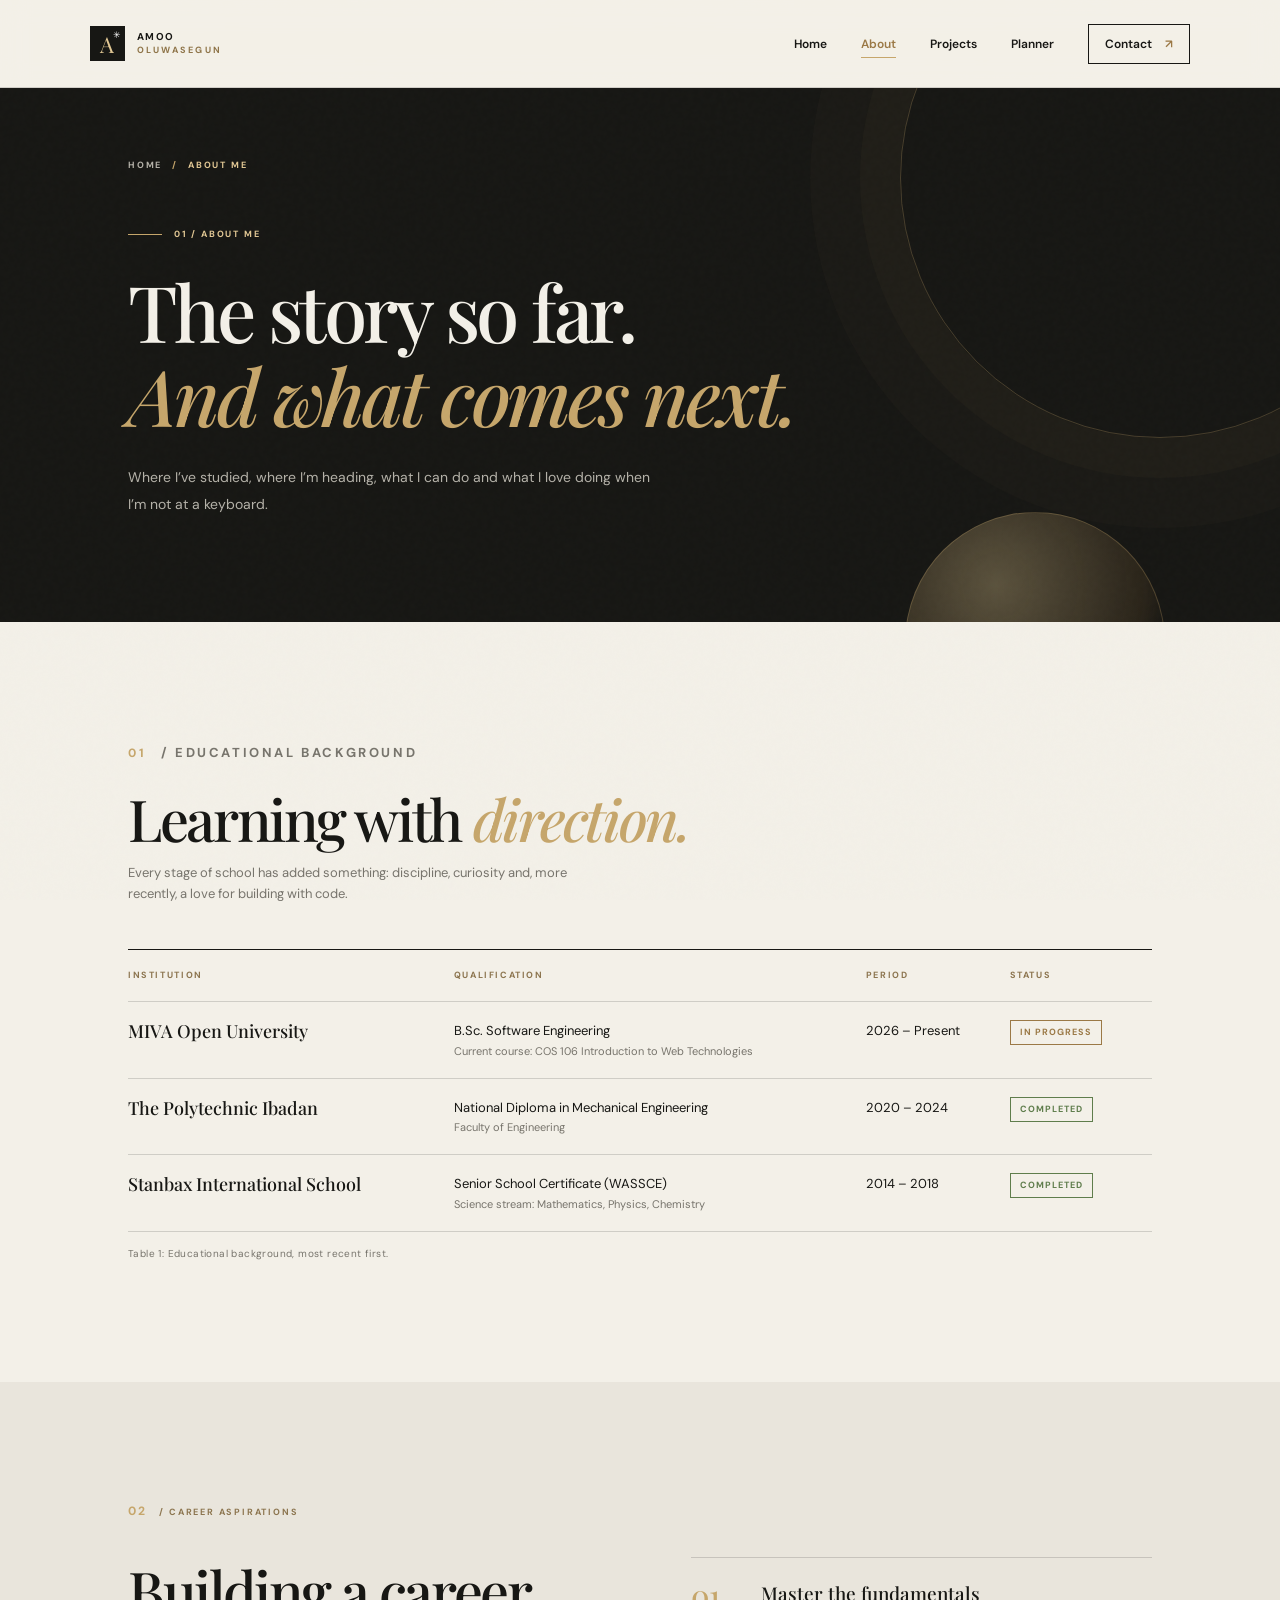
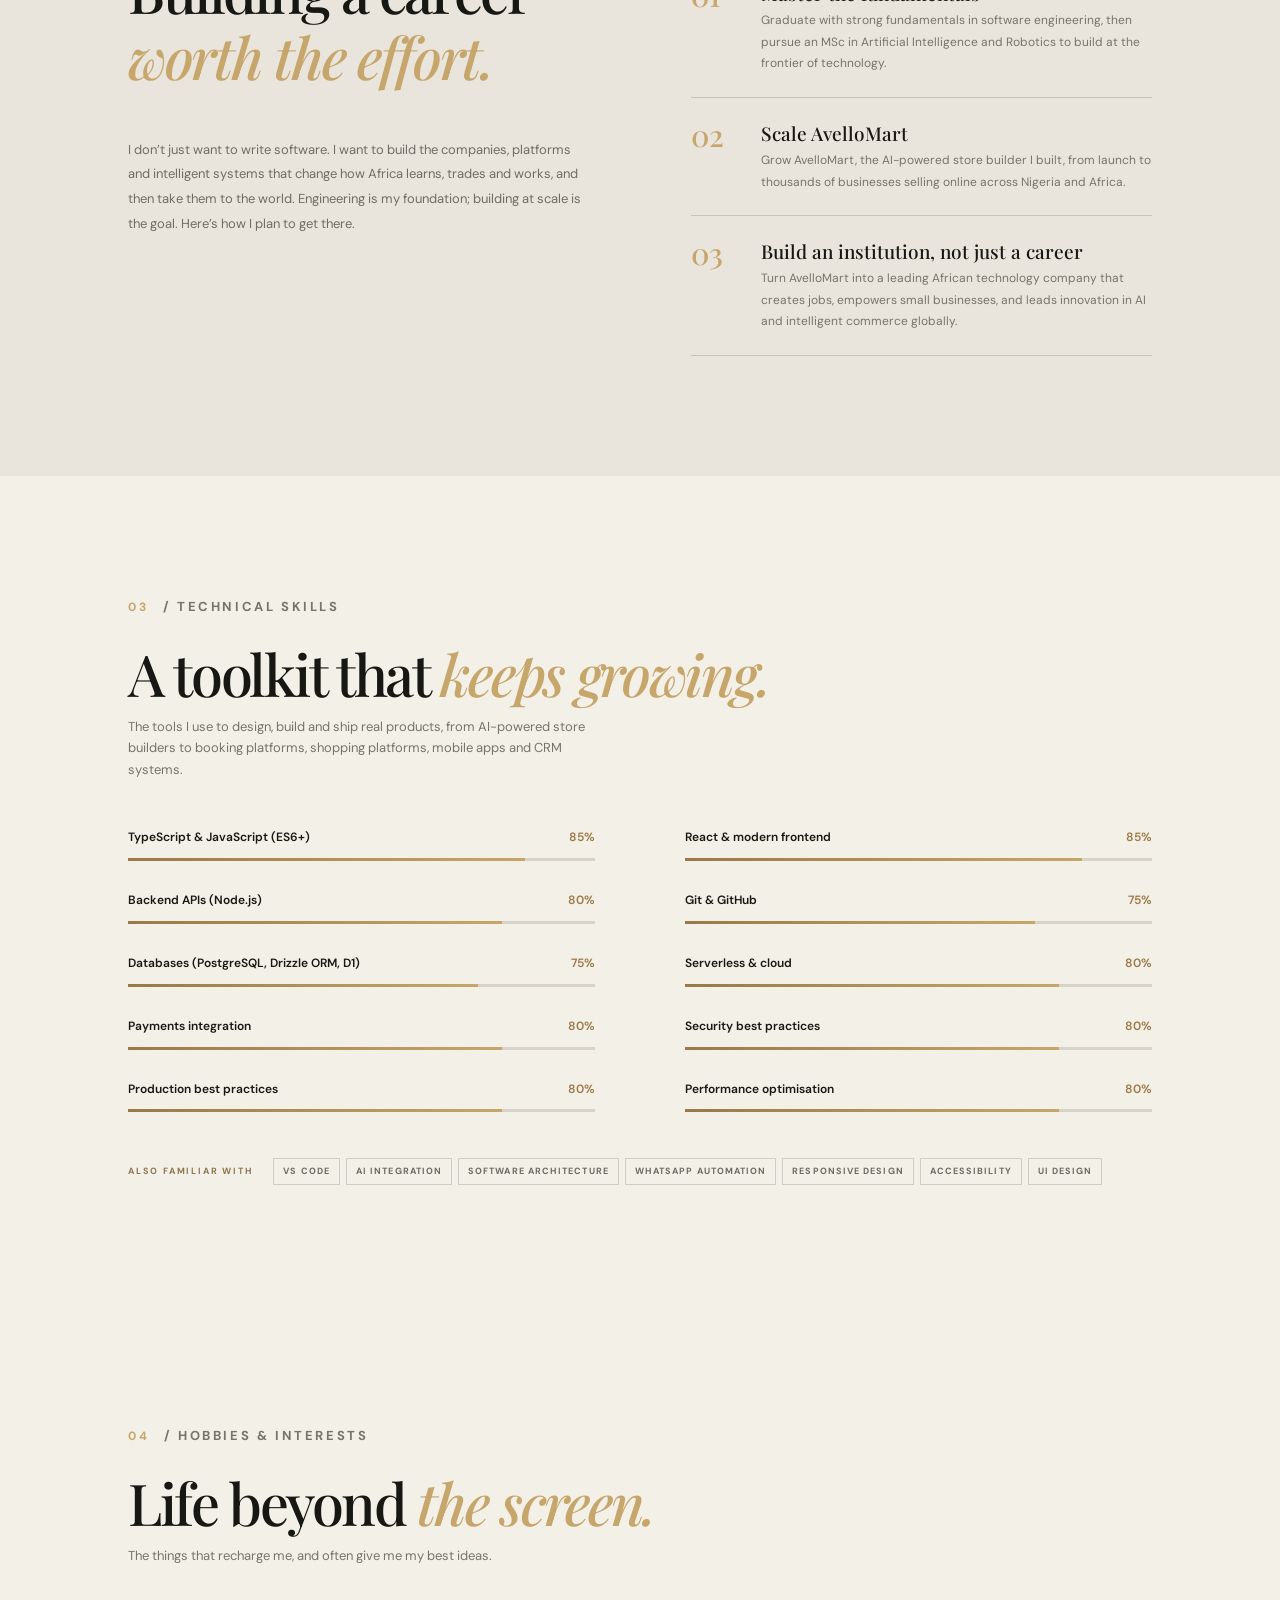
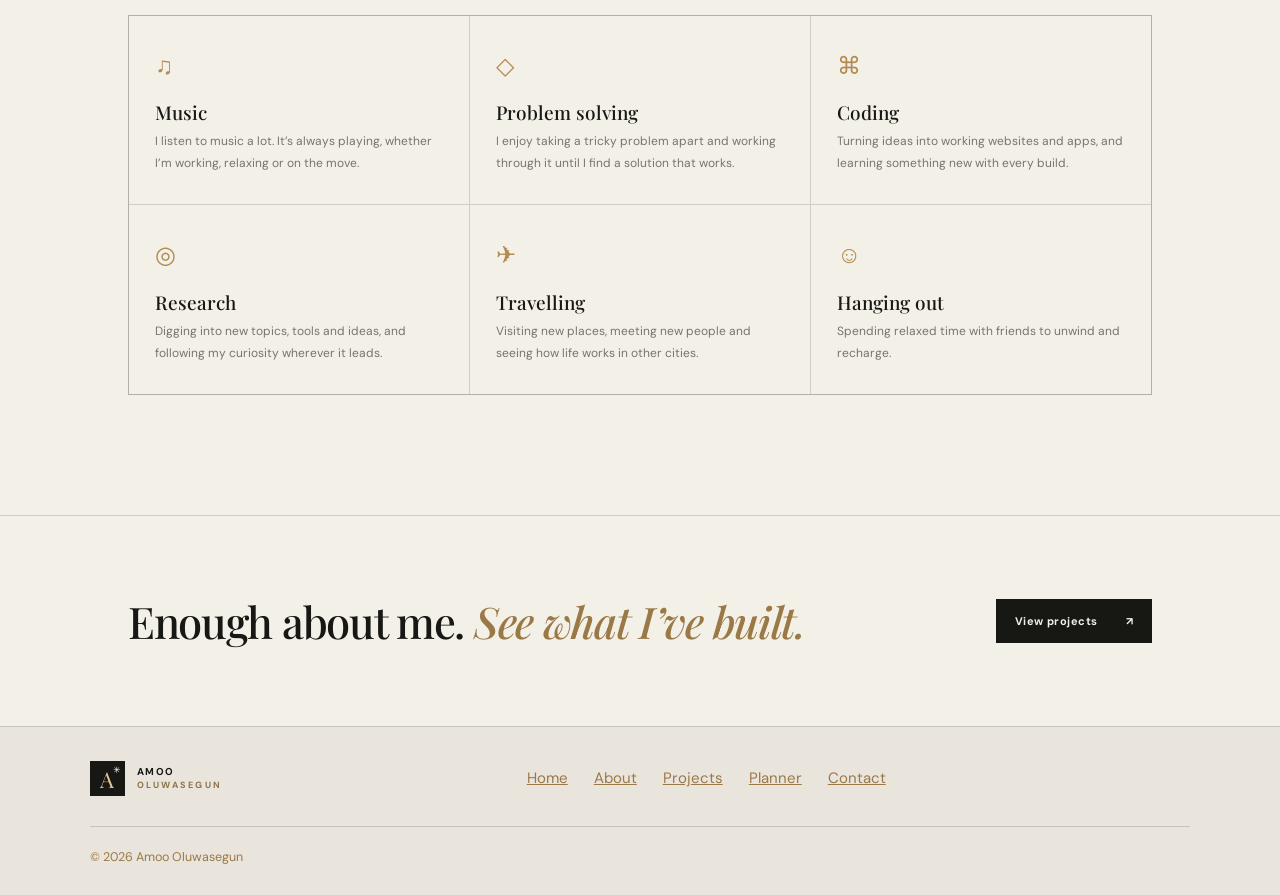
==== commit 6dc463d1: "Remove back-to-top link from all pages and update footer and hosting notes" ====
--- a/about.html
+++ b/about.html
@@ -211,7 +211,6 @@
         <li><a href="contact.html">Contact</a></li>
       </ul>
     </nav>
-    <a href="#top" class="back-top">Back to top ↑</a>
     <div class="footer-bottom">
       <small>© <span id="year">2026</span> Amoo Oluwasegun</small>
     </div>
--- a/style.css
+++ b/style.css
@@ -1844,16 +1844,7 @@
 
 .footer-nav a,
 .site-footer small,
-.back-top {
-  font-size: 9px;
-  letter-spacing: 0.14em;
-  color: var(--muted);
-  text-decoration: none;
-  text-transform: uppercase;
-}
-
-.footer-nav a:hover,
-.back-top:hover {
+.footer-nav a:hover {
   color: var(--gold-deep);
 }
 
@@ -1864,10 +1855,6 @@
   gap: 20px;
   padding-top: 20px;
   border-top: 1px solid var(--line);
-}
-
-.back-top {
-  color: var(--ink);
 }
 
 /* ---------- 14. Animations ---------- */
